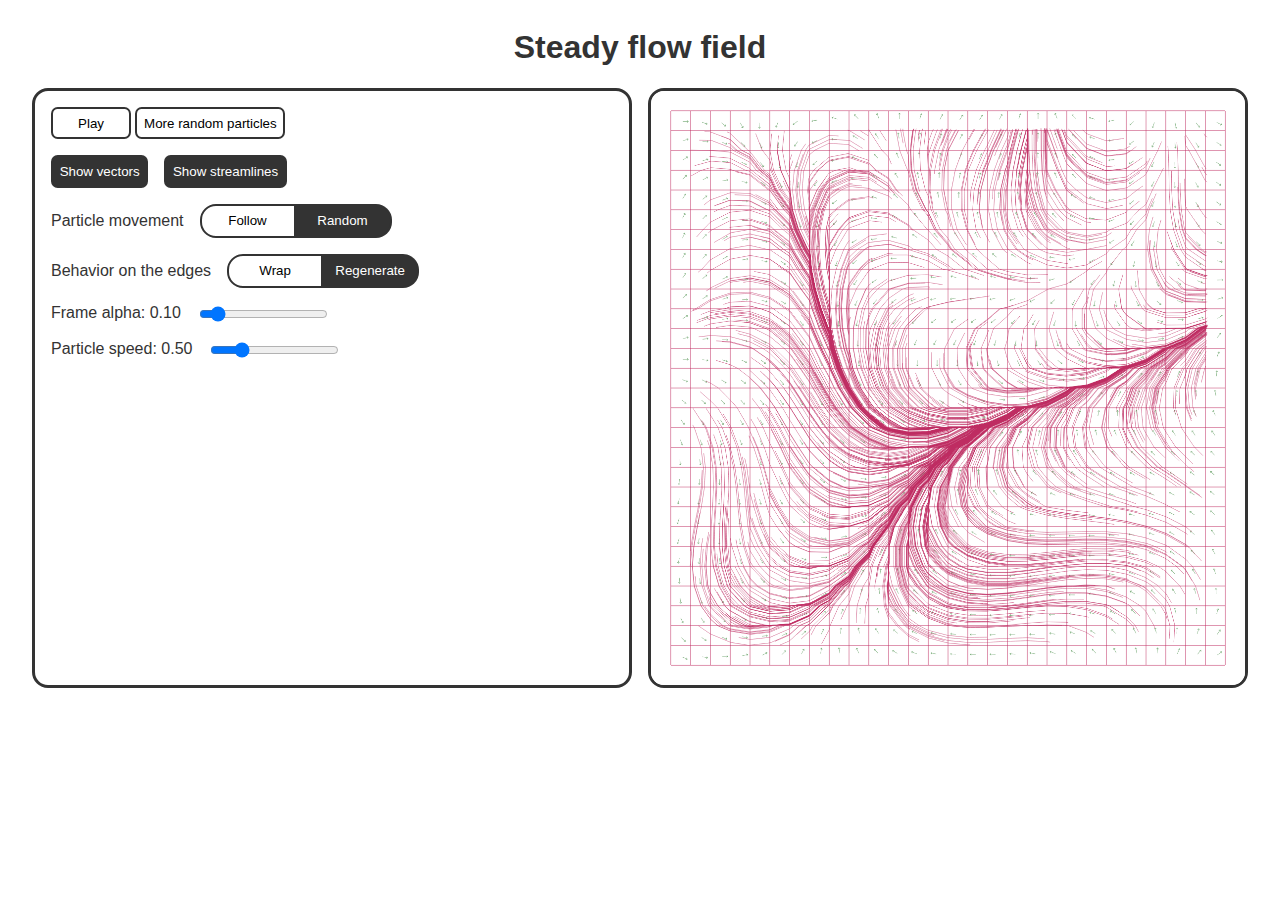
==== index.html @ 95e600e7 "implement a particle speed slider" ====
<!DOCTYPE html>
<html lang="en">
<head>
    <meta charset="UTF-8">
    <meta http-equiv="X-UA-Compatible" content="IE=edge">
    <meta name="viewport" content="width=device-width, initial-scale=1.0">
    <title>Visualization</title>
    <link rel="preconnect" href="https://fonts.googleapis.com">
    <link rel="preconnect" href="https://fonts.gstatic.com" crossorigin>
    <link href="https://fonts.googleapis.com/css2?family=Fira+Code:wght@300;400;500;600;700&family=Poppins:ital,wght@0,200;0,400;0,600;0,700;0,900;1,400&display=swap" rel="stylesheet"><link rel="stylesheet" href="style.css">
</head>
<body>

    <h1>Steady flow field</h1>

    <div class="wrapper">
        <div class="controls">

            <button data-btn="start"></button>

            <button data-btn="place-random">More random particles</button>

            <div class="toggles-wrapper" data-btn="toggles">
                <button class="toggle selected" data-btn="toggle: show vectors">Show vectors</button>
                <button class="toggle selected" data-btn="toggle: show streamlines">Show streamlines</button>
            </div>

            <div class="mode-wrapper twin-buttons" data-btn="mode">
                <p>Particle movement</p>
                <button data-mode="follow" class="mode-btns">Follow</button>
                <button data-mode="random" class="mode-btns selected">Random</button>
            </div>

            <div class="edges-wrapper twin-buttons" data-btn="edges">
                <p>Behavior on the edges</p>
                <button data-edges="cross" class="edge-btns">Wrap</button>
                <button data-edges="restart" class="edge-btns selected">Regenerate</button>
            </div>

            <div class="wrapper-slider">
                <label for="frame-alpha">Frame alpha: <span data-slider-label="frame-alpha"></span></label>
                <input data-slider="frame-alpha" type="range" id="frame-alpha" name="frame-alpha" min="0" max="1" step="0.01" />
            </div>

            <div class="wrapper-slider">
                <label for="particle-speed">Particle speed: <span data-slider-label="particle-speed"></span></label>
                <input data-slider="particle-speed" type="range" id="particle-speed" name="particle-speed" min="0.1" max="2" step="0.01" />
            </div>

        </div>
        <canvas></canvas>
    </div>


    

    <script src="perlin.js"></script>
    <script src="flow-field.js"></script>
    <script src="particle.js"></script>
    <script src="script.js"></script>

</body>
</html>
---- style.css ----
* {
    box-sizing: border-box;
}

html {
    background-color: white;
    font-family: 'Roboto', sans-serif;
    font-weight: 100;
    overflow-x: hidden;
    color: #333;
}

button {
    font-family: inherit;
}

:root {
    --tx-color: #333;
}

body {
    overflow-x: hidden;
}

h1 {
    text-align: center;
}

p {
    margin: .5rem 0;
}

a {
    color: white;
}

canvas {

    width: 600px;
    height: 600px;
    border: 3px solid black;
    background-color: white;
    border: 3px solid black;
}

.wrapper {
    display: flex;
    flex-wrap: wrap;
    gap: 1rem;
    justify-content: center;
}

.wrapper > * {
    flex-basis: 600px;
    border: 3px solid #333;
    border-radius: 1rem;
}

.controls {

    padding: 1rem;

}

.toggles-wrapper {

    display: flex;
    gap: 1rem;
    margin: 1rem 0;

}

.toggle, button {
    padding: .5em;
    border-radius: .5em;
    background-color: white;
    border: 2px solid var(--tx-color);
}

.selected {

    background-color: var(--tx-color);
    color: white;

}

[data-btn="start"] {
    width: 5rem;

}

[data-btn="start"]::after {
    content: "Play";
}

[data-btn="start"].started::after {
    content: 'Pause'
}

.twin-buttons {
    display: flex;
    margin-top: 1rem;
}

.twin-buttons > p {
    margin-right: 1em;
}

.twin-buttons > button {
    border: 2px solid var(--tx-color);
    margin: 0;
    min-width: 6rem;
}
.twin-buttons > button:first-of-type  { border-radius: 1rem 0 0 1rem; }
.twin-buttons > button:nth-of-type(2) { 
    border-radius: 0 1rem 1rem 0; 
    border-left: none;
}

[data-btn="place-random"]:active {
    color: indigo;
    animation: blow .2s;
}

@keyframes blow {
    0% {
        box-shadow: 0 0 0px 0px indigo;
    }

    100% {
        box-shadow: 0 0 50px 0px indigo;
    }
}

.wrapper-slider {
    display: flex;
    margin-top: 1rem;
}

.wrapper-slider label {
    margin-right: 1rem;
}
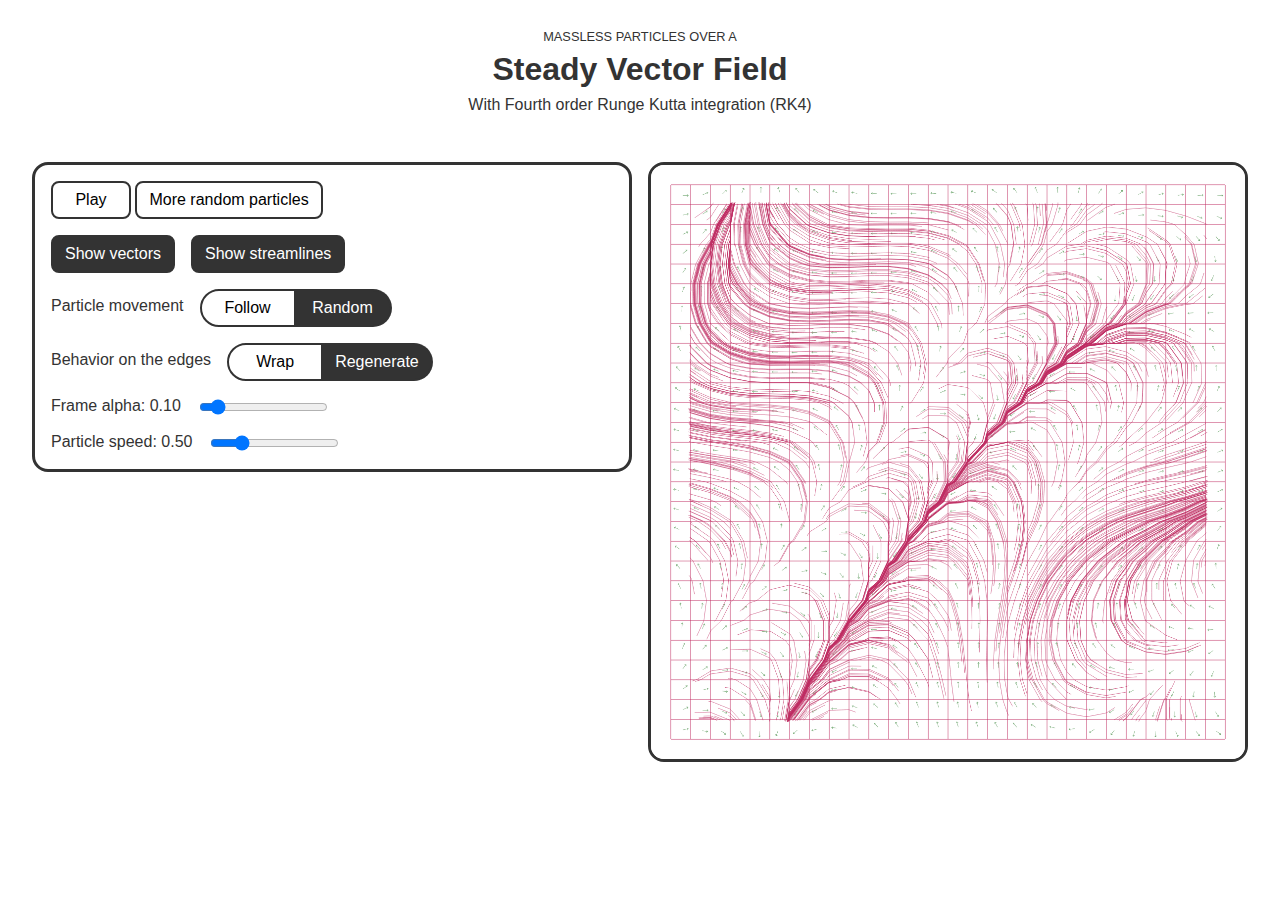
==== commit 4e18758c: "styling" ====
--- a/index.html
+++ b/index.html
@@ -11,7 +11,11 @@
 </head>
 <body>
 
-    <h1>Steady flow field</h1>
+
+
+    <h1><small>Massless Particles Over a </small>Steady Vector Field</h1>
+
+    <p class="subtitle">With Fourth order Runge Kutta integration (RK4)</p>
 
     <div class="wrapper">
         <div class="controls">
--- a/style.css
+++ b/style.css
@@ -12,6 +12,7 @@
 
 button {
     font-family: inherit;
+    font-size: inherit;
 }
 
 :root {
@@ -22,8 +23,26 @@
     overflow-x: hidden;
 }
 
+h1, p.subtitle {
+    text-align: center;
+}
+
 h1 {
-    text-align: center;
+    margin-bottom: 0;
+}
+
+p.subtitle {
+    margin-bottom: 3rem;
+    font-weight: .8rem;
+}
+
+h1 > small {
+    display: block;
+    font-size: .8rem;
+    text-transform: uppercase;
+    font-weight: lighter;
+    margin: .5em;
+    color: var(--tx-color);
 }
 
 p {
@@ -43,11 +62,26 @@
     border: 3px solid black;
 }
 
+@media (max-width: 620px) {
+
+
+    .controls {
+        font-size: .8rem;
+    }
+
+    canvas {
+        max-width: 100%;
+        height: auto;
+        aspect-ratio: 1;
+    }
+}
+
 .wrapper {
     display: flex;
     flex-wrap: wrap;
     gap: 1rem;
     justify-content: center;
+    align-items: flex-start;
 }
 
 .wrapper > * {
@@ -71,7 +105,7 @@
 }
 
 .toggle, button {
-    padding: .5em;
+    padding: .5em .75em;
     border-radius: .5em;
     background-color: white;
     border: 2px solid var(--tx-color);
@@ -111,9 +145,9 @@
     margin: 0;
     min-width: 6rem;
 }
-.twin-buttons > button:first-of-type  { border-radius: 1rem 0 0 1rem; }
+.twin-buttons > button:first-of-type  { border-radius: 2rem 0 0 2rem; }
 .twin-buttons > button:nth-of-type(2) { 
-    border-radius: 0 1rem 1rem 0; 
+    border-radius: 0 2rem 2rem 0; 
     border-left: none;
 }
 
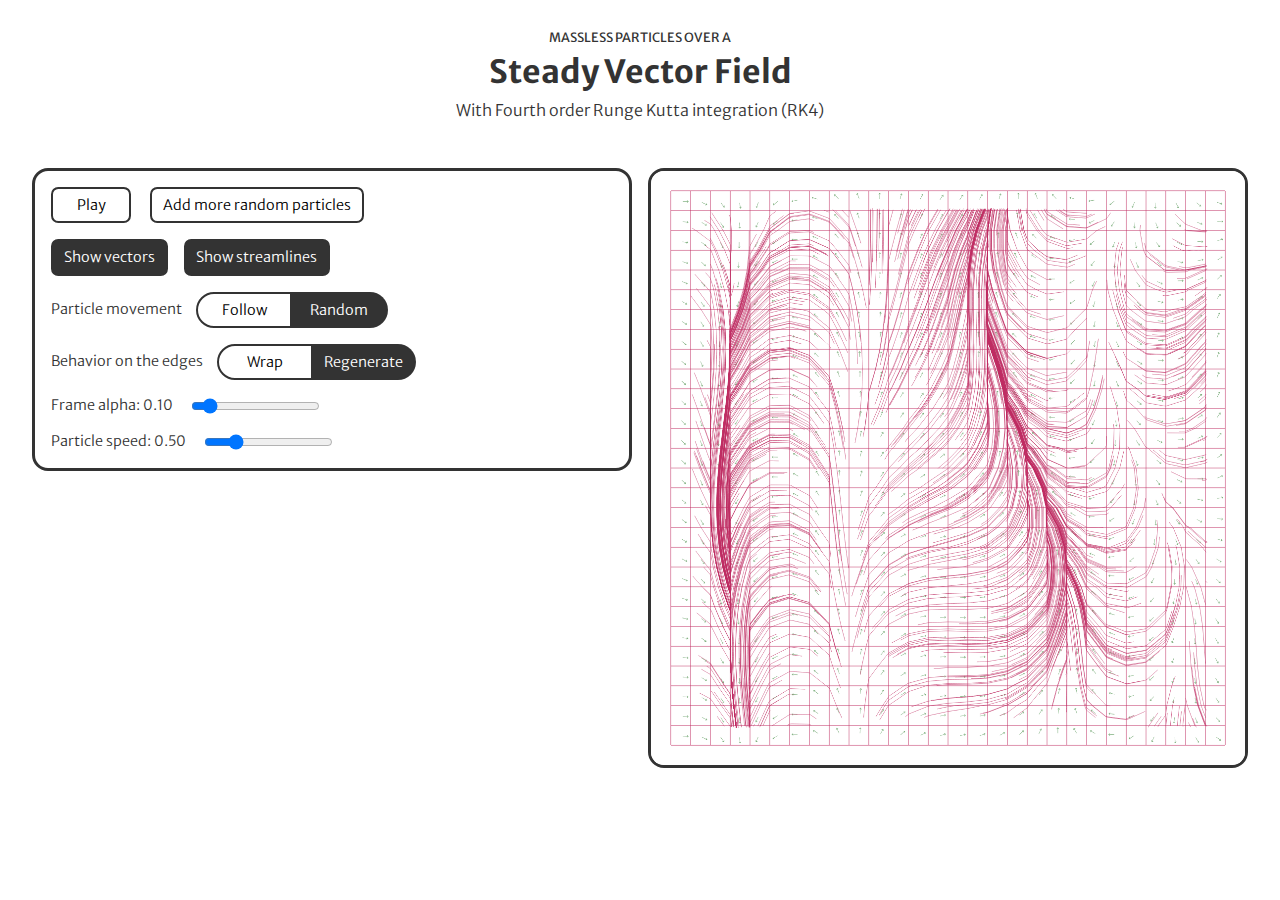
==== commit 1157a5e7: "styling" ====
--- a/index.html
+++ b/index.html
@@ -7,7 +7,8 @@
     <title>Visualization</title>
     <link rel="preconnect" href="https://fonts.googleapis.com">
     <link rel="preconnect" href="https://fonts.gstatic.com" crossorigin>
-    <link href="https://fonts.googleapis.com/css2?family=Fira+Code:wght@300;400;500;600;700&family=Poppins:ital,wght@0,200;0,400;0,600;0,700;0,900;1,400&display=swap" rel="stylesheet"><link rel="stylesheet" href="style.css">
+    <link href="https://fonts.googleapis.com/css2?family=Fira+Code:wght@300;400;500;600;700&family=Merriweather+Sans:ital,wght@0,300;0,400;0,500;0,600;0,800;1,400&family=Poppins:ital,wght@0,200;0,400;0,600;0,700;0,900;1,400&display=swap" rel="stylesheet">
+    <link rel="stylesheet" href="style.css">
 </head>
 <body>
 
@@ -22,7 +23,7 @@
 
             <button data-btn="start"></button>
 
-            <button data-btn="place-random">More random particles</button>
+            <button data-btn="place-random">Add more random particles</button>
 
             <div class="toggles-wrapper" data-btn="toggles">
                 <button class="toggle selected" data-btn="toggle: show vectors">Show vectors</button>
--- a/style.css
+++ b/style.css
@@ -4,7 +4,7 @@
 
 html {
     background-color: white;
-    font-family: 'Roboto', sans-serif;
+    font-family: 'Merriweather Sans', sans-serif;
     font-weight: 100;
     overflow-x: hidden;
     color: #333;
@@ -13,6 +13,7 @@
 button {
     font-family: inherit;
     font-size: inherit;
+    font-weight: 300;
 }
 
 :root {
@@ -93,6 +94,7 @@
 .controls {
 
     padding: 1rem;
+    font-size: .9rem;
 
 }
 
@@ -120,6 +122,7 @@
 
 [data-btn="start"] {
     width: 5rem;
+    margin-right: 1rem;
 
 }
 
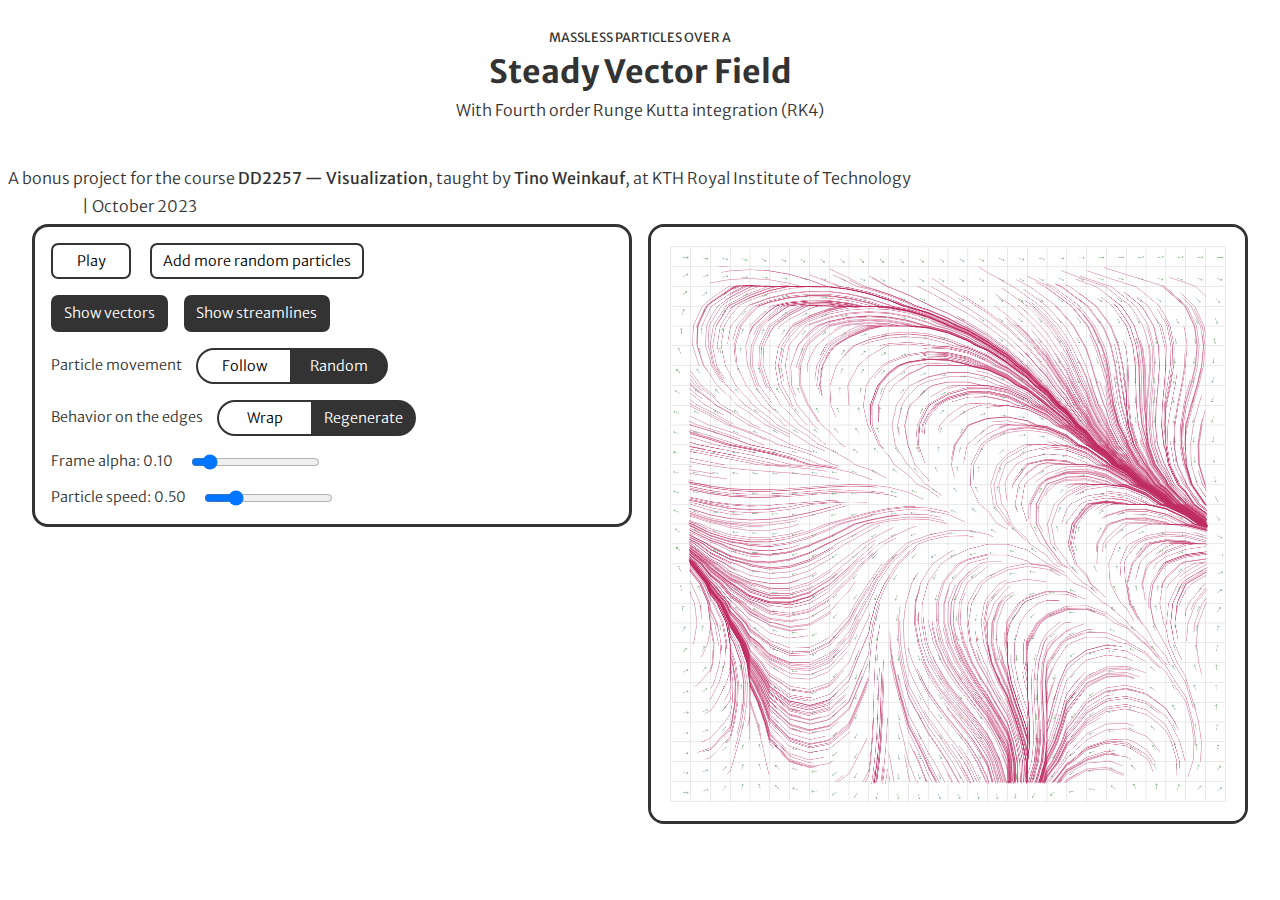
==== commit f4a82d36: "styling, text" ====
--- a/index.html
+++ b/index.html
@@ -12,11 +12,26 @@
 </head>
 <body>
 
+    <header>
+        
+    </header>
+
 
 
     <h1><small>Massless Particles Over a </small>Steady Vector Field</h1>
 
     <p class="subtitle">With Fourth order Runge Kutta integration (RK4)</p>
+
+    <div class="description">
+        <p>
+            A bonus project for the course <strong>DD2257 &mdash; Visualization</strong>, taught by <strong>Tino Weinkauf</strong>, at KTH Royal Institute of Technology
+        </p>
+
+        <p>
+            <a href="https://www.tiago.wtf">tiago.wtf</a> | October 2023
+        </p>
+    </div>
+
 
     <div class="wrapper">
         <div class="controls">
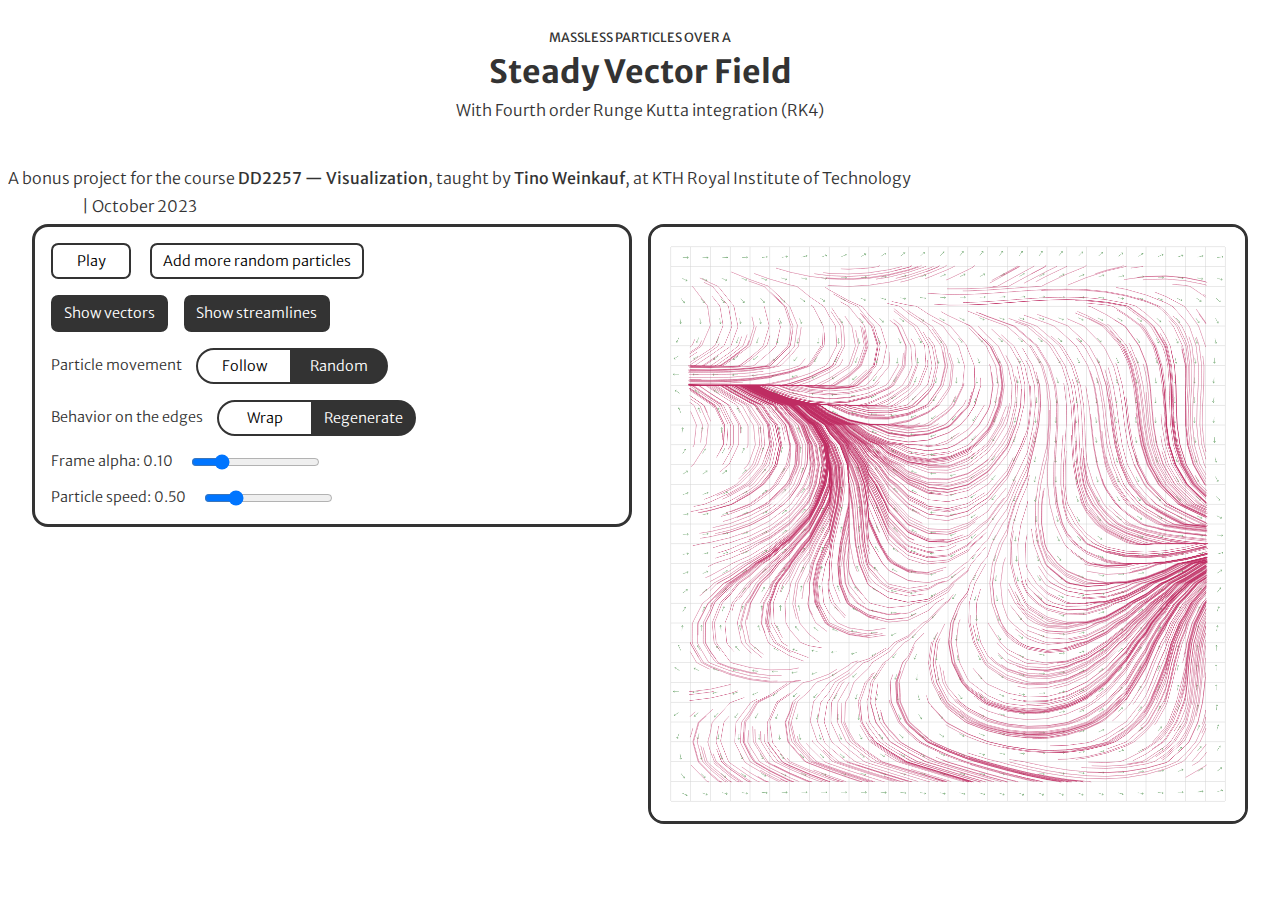
==== commit bdc24a08: "shorter range for the alpha" ====
--- a/index.html
+++ b/index.html
@@ -59,7 +59,7 @@
 
             <div class="wrapper-slider">
                 <label for="frame-alpha">Frame alpha: <span data-slider-label="frame-alpha"></span></label>
-                <input data-slider="frame-alpha" type="range" id="frame-alpha" name="frame-alpha" min="0" max="1" step="0.01" />
+                <input data-slider="frame-alpha" type="range" id="frame-alpha" name="frame-alpha" min="0" max="0.5" step="0.01" />
             </div>
 
             <div class="wrapper-slider">
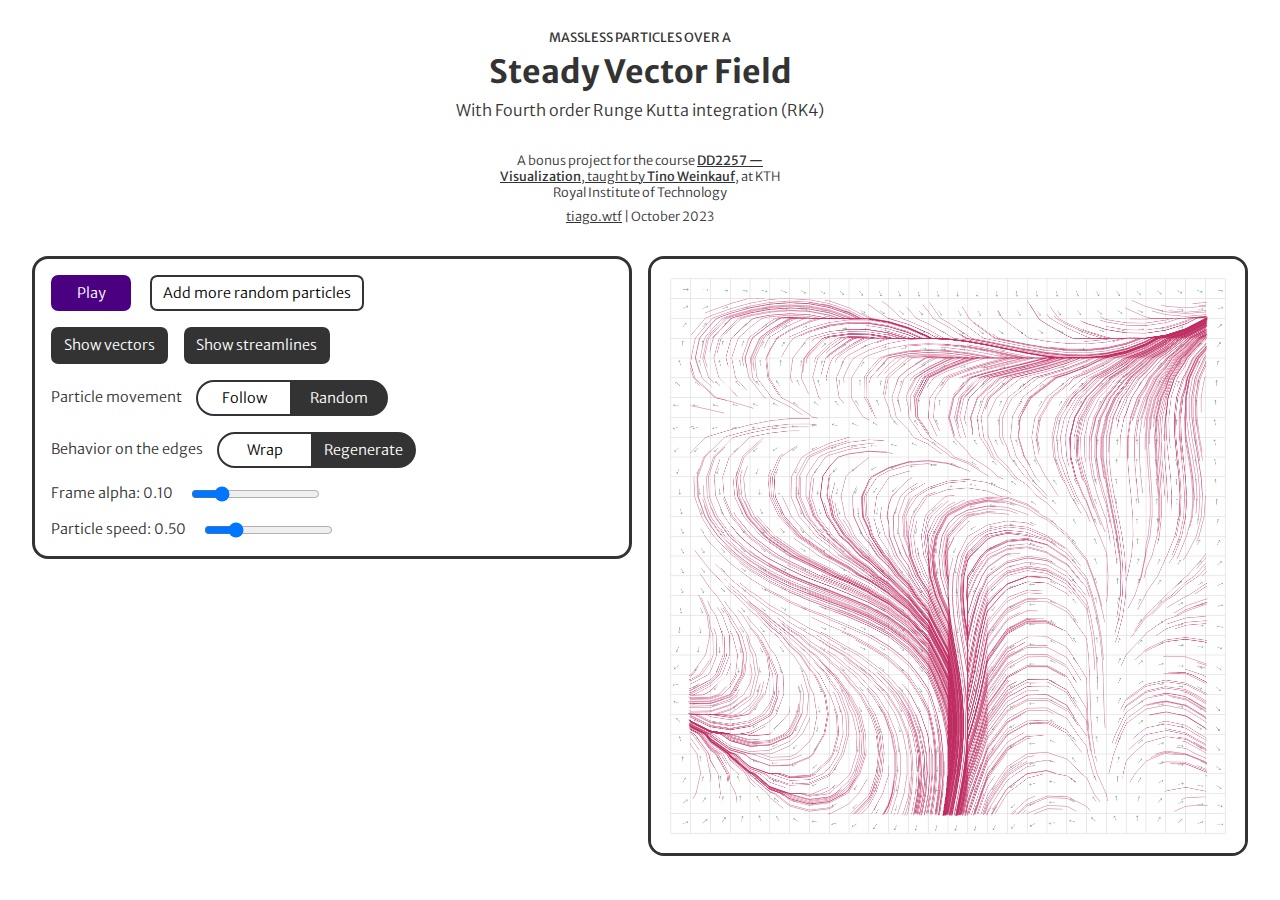
==== commit 16d8ff77: "links" ====
--- a/index.html
+++ b/index.html
@@ -24,7 +24,7 @@
 
     <div class="description">
         <p>
-            A bonus project for the course <strong>DD2257 &mdash; Visualization</strong>, taught by <strong>Tino Weinkauf</strong>, at KTH Royal Institute of Technology
+            A bonus project for the course <a href="https://www.csc.kth.se/~weinkauf/teaching/visualization.html"><strong>DD2257 &mdash; Visualization</strong>, taught by <strong>Tino Weinkauf</strong></a>, at KTH Royal Institute of Technology
         </p>
 
         <p>
--- a/style.css
+++ b/style.css
@@ -33,8 +33,14 @@
 }
 
 p.subtitle {
-    margin-bottom: 3rem;
-    font-weight: .8rem;
+    margin-bottom: 1rem;
+}
+
+.description {
+    font-size: .8rem;
+    max-width: 300px;
+    margin: 2rem auto;
+    text-align: center;
 }
 
 h1 > small {
@@ -51,7 +57,7 @@
 }
 
 a {
-    color: white;
+    color: inherit;
 }
 
 canvas {
@@ -123,7 +129,16 @@
 [data-btn="start"] {
     width: 5rem;
     margin-right: 1rem;
+    border-color: indigo;
+    background-color: indigo;
+    color: white;
 
+}
+
+[data-btn="start"].started {
+    color: var(--tx-color);
+    background-color: white;
+    border-color: currentColor;
 }
 
 [data-btn="start"]::after {
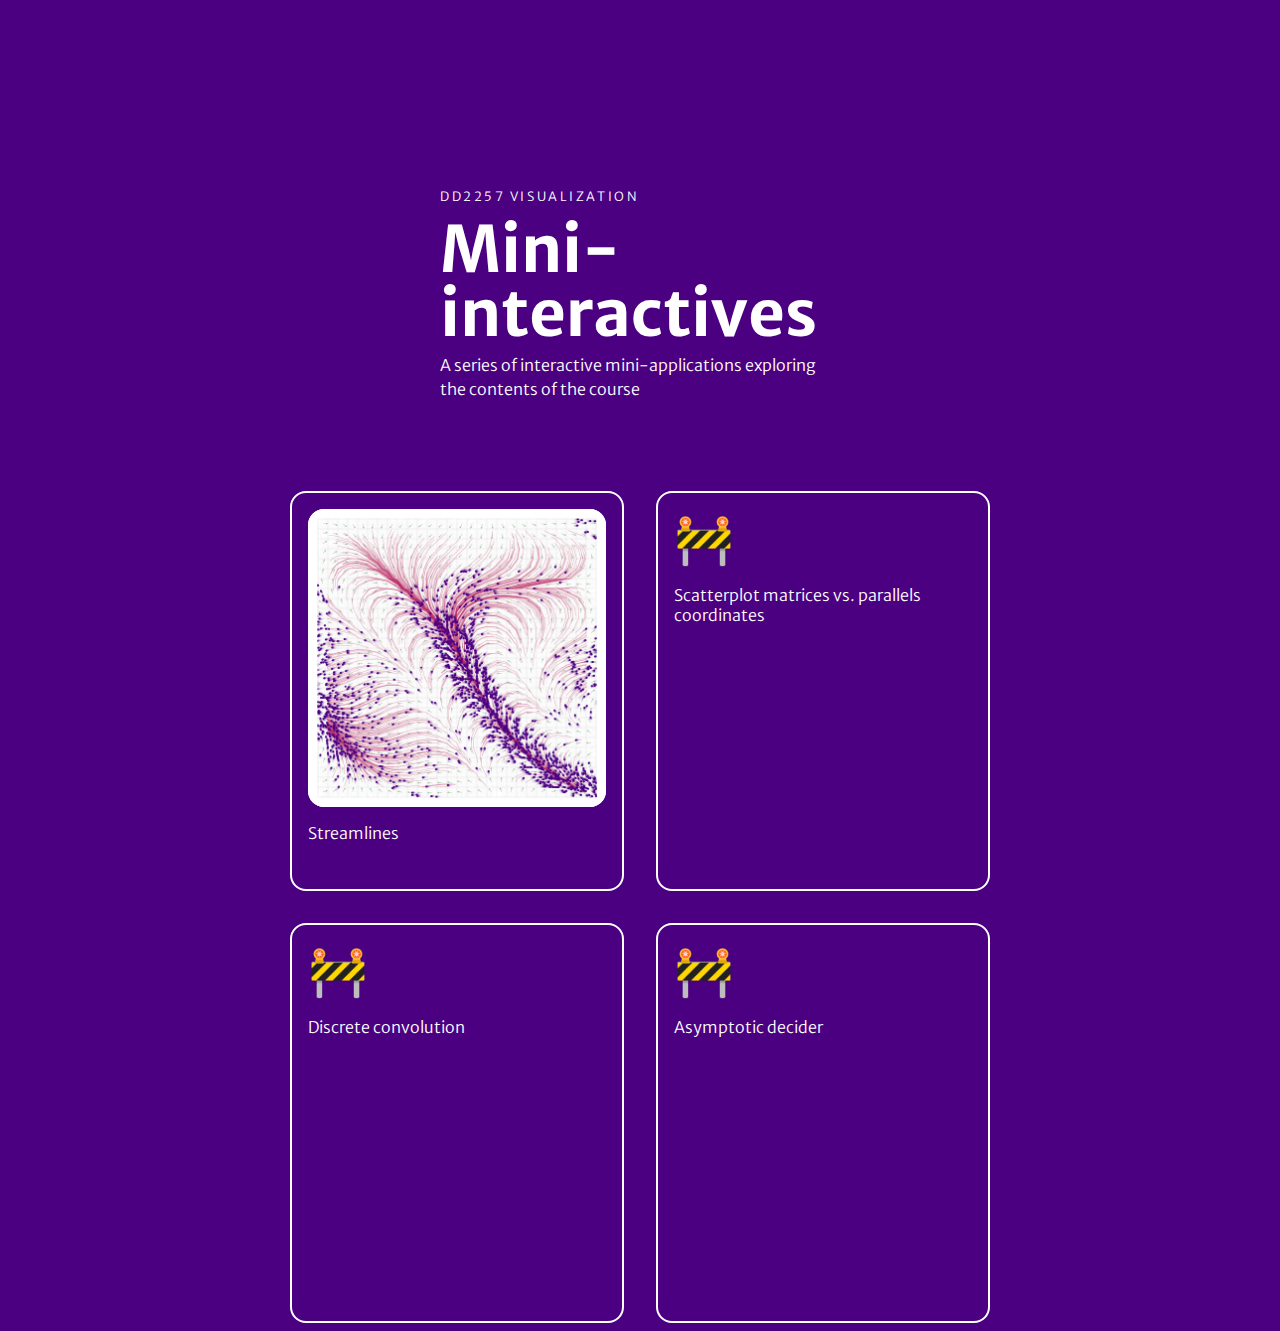
==== commit 0d7cd6cb: "reorganizes, creates landing page for mini-interactives" ====
--- a/index.html
+++ b/index.html
@@ -4,7 +4,7 @@
     <meta charset="UTF-8">
     <meta http-equiv="X-UA-Compatible" content="IE=edge">
     <meta name="viewport" content="width=device-width, initial-scale=1.0">
-    <title>Visualization</title>
+    <title>Visualization | Mini-interactives</title>
     <link rel="preconnect" href="https://fonts.googleapis.com">
     <link rel="preconnect" href="https://fonts.gstatic.com" crossorigin>
     <link href="https://fonts.googleapis.com/css2?family=Fira+Code:wght@300;400;500;600;700&family=Merriweather+Sans:ital,wght@0,300;0,400;0,500;0,600;0,800;1,400&family=Poppins:ital,wght@0,200;0,400;0,600;0,700;0,900;1,400&display=swap" rel="stylesheet">
@@ -12,72 +12,46 @@
 </head>
 <body>
 
-    <header>
-        
-    </header>
-
-
-
-    <h1><small>Massless Particles Over a </small>Steady Vector Field</h1>
-
-    <p class="subtitle">With Fourth order Runge Kutta integration (RK4)</p>
+    <div class="wrapper-title">
+        <p class="chapeu">DD2257 Visualization</p>
+        <h1>Mini-interactives</h1>
+        <p class="subtitle">A series of interactive mini-applications exploring the contents of the course</p>
+    </div>
 
     <div class="description">
-        <p>
-            A bonus project for the course <a href="https://www.csc.kth.se/~weinkauf/teaching/visualization.html"><strong>DD2257 &mdash; Visualization</strong>, taught by <strong>Tino Weinkauf</strong></a>, at KTH Royal Institute of Technology
-        </p>
 
-        <p>
-            <a href="https://www.tiago.wtf">tiago.wtf</a> | October 2023
-        </p>
     </div>
 
 
-    <div class="wrapper">
-        <div class="controls">
+    <div class="wrapper-mini-interactives">
 
-            <button data-btn="start"></button>
+        <a href="./flowfield/index.html">
+            <div class="card">
+                <img src="streamlines.png" alt="A visualization of a vector field, with lines showing the streamlines (that is, tangent curves to the vectors of the vector field), and particles moving according to the underlying field.">
+                <p>Streamlines</p>
+            </div>
+        </a>
 
-            <button data-btn="place-random">Add more random particles</button>
+        <div class="card">
+            <!--<img src="" alt="">-->
+            <div class="img">🚧</div>
+            <p>Scatterplot matrices vs. parallels coordinates</p>
+        </div>
 
-            <div class="toggles-wrapper" data-btn="toggles">
-                <button class="toggle selected" data-btn="toggle: show vectors">Show vectors</button>
-                <button class="toggle selected" data-btn="toggle: show streamlines">Show streamlines</button>
-            </div>
+        <div class="card">
+            <!--<img src="" alt="">-->
+            <div class="img">🚧</div>
+            <p>Discrete convolution</p>
+        </div>
 
-            <div class="mode-wrapper twin-buttons" data-btn="mode">
-                <p>Particle movement</p>
-                <button data-mode="follow" class="mode-btns">Follow</button>
-                <button data-mode="random" class="mode-btns selected">Random</button>
-            </div>
-
-            <div class="edges-wrapper twin-buttons" data-btn="edges">
-                <p>Behavior on the edges</p>
-                <button data-edges="cross" class="edge-btns">Wrap</button>
-                <button data-edges="restart" class="edge-btns selected">Regenerate</button>
-            </div>
-
-            <div class="wrapper-slider">
-                <label for="frame-alpha">Frame alpha: <span data-slider-label="frame-alpha"></span></label>
-                <input data-slider="frame-alpha" type="range" id="frame-alpha" name="frame-alpha" min="0" max="0.5" step="0.01" />
-            </div>
-
-            <div class="wrapper-slider">
-                <label for="particle-speed">Particle speed: <span data-slider-label="particle-speed"></span></label>
-                <input data-slider="particle-speed" type="range" id="particle-speed" name="particle-speed" min="0.1" max="2" step="0.01" />
-            </div>
-
+        <div class="card">
+            <!--<img src="" alt="">-->
+            <div class="img">🚧</div>
+            <p>Asymptotic decider</p>
         </div>
-        <canvas></canvas>
-    </div>
 
 
-    
-
-    <script src="perlin.js"></script>
-    <script src="flow-field.js"></script>
-    <script src="particle.js"></script>
-    <script src="script.js"></script>
+    </div>
 
 </body>
 </html>--- a/style.css
+++ b/style.css
@@ -3,11 +3,11 @@
 }
 
 html {
-    background-color: white;
+    background-color: indigo;
     font-family: 'Merriweather Sans', sans-serif;
     font-weight: 100;
     overflow-x: hidden;
-    color: #333;
+    color: white;
 }
 
 button {
@@ -17,23 +17,37 @@
 }
 
 :root {
-    --tx-color: #333;
+    --tx-color: white;
 }
 
 body {
     overflow-x: hidden;
 }
 
+.wrapper-title {
+    margin-top: 20vh;
+    margin-bottom: 10vh;
+    max-width: 400px;
+    margin-right: auto;
+    margin-left: auto;
+    font-size: 1rem;
+}
+
 h1, p.subtitle {
-    text-align: center;
+    text-align: left;
 }
 
 h1 {
-    margin-bottom: 0;
+    margin-bottom: 0.5rem;
+    margin-top: 0.5rem;
+    font-size: 4rem;
+    line-height: 1;
 }
 
 p.subtitle {
+    margin-top: 0;  
     margin-bottom: 1rem;
+    line-height: 1.5    ;
 }
 
 .description {
@@ -43,152 +57,62 @@
     text-align: center;
 }
 
-h1 > small {
+p.chapeu {
     display: block;
     font-size: .8rem;
     text-transform: uppercase;
     font-weight: lighter;
-    margin: .5em;
+    letter-spacing: .2em;
     color: var(--tx-color);
 }
 
-p {
-    margin: .5rem 0;
-}
 
 a {
     color: inherit;
+    text-decoration: none;
 }
 
-canvas {
-
-    width: 600px;
-    height: 600px;
-    border: 3px solid black;
-    background-color: white;
-    border: 3px solid black;
+.wrapper-mini-interactives {
+    display: grid;
+    grid-template-columns: 1fr 1fr;
+    margin: 0 auto;
+    max-width: 700px;
+    gap: 2rem;
+    place-content: center;
 }
 
-@media (max-width: 620px) {
-
-
-    .controls {
-        font-size: .8rem;
+@media (max-width: 850px) {
+    .wrapper-mini-interactives {
+        grid-template-columns: 350px;
     }
 
-    canvas {
-        max-width: 100%;
-        height: auto;
-        aspect-ratio: 1;
+    h1 {
+        font-size: 3rem;
     }
 }
 
-.wrapper {
-    display: flex;
-    flex-wrap: wrap;
-    gap: 1rem;
-    justify-content: center;
-    align-items: flex-start;
+.card {
+    height: 400px;
+    border: 2px solid white;
+    border-radius: 1rem;
+    padding: 1rem;
+    transition: transform .5s;
 }
 
-.wrapper > * {
-    flex-basis: 600px;
-    border: 3px solid #333;
-    border-radius: 1rem;
+a .card:hover {
+    box-shadow: 0 0 30px 0 whitesmoke;
+    transform: rotate(2.5deg);
 }
 
-.controls {
-
-    padding: 1rem;
-    font-size: .9rem;
+.card img {
+    display: block;
+    width: 100%;
+    aspect-ratio: 1;
+    border-radius: 1rem;
+    background-color: white;
 
 }
 
-.toggles-wrapper {
-
-    display: flex;
-    gap: 1rem;
-    margin: 1rem 0;
-
+div.img {
+    font-size: 3rem;
 }
-
-.toggle, button {
-    padding: .5em .75em;
-    border-radius: .5em;
-    background-color: white;
-    border: 2px solid var(--tx-color);
-}
-
-.selected {
-
-    background-color: var(--tx-color);
-    color: white;
-
-}
-
-[data-btn="start"] {
-    width: 5rem;
-    margin-right: 1rem;
-    border-color: indigo;
-    background-color: indigo;
-    color: white;
-
-}
-
-[data-btn="start"].started {
-    color: var(--tx-color);
-    background-color: white;
-    border-color: currentColor;
-}
-
-[data-btn="start"]::after {
-    content: "Play";
-}
-
-[data-btn="start"].started::after {
-    content: 'Pause'
-}
-
-.twin-buttons {
-    display: flex;
-    margin-top: 1rem;
-}
-
-.twin-buttons > p {
-    margin-right: 1em;
-}
-
-.twin-buttons > button {
-    border: 2px solid var(--tx-color);
-    margin: 0;
-    min-width: 6rem;
-}
-.twin-buttons > button:first-of-type  { border-radius: 2rem 0 0 2rem; }
-.twin-buttons > button:nth-of-type(2) { 
-    border-radius: 0 2rem 2rem 0; 
-    border-left: none;
-}
-
-[data-btn="place-random"]:active {
-    color: indigo;
-    animation: blow .2s;
-}
-
-@keyframes blow {
-    0% {
-        box-shadow: 0 0 0px 0px indigo;
-    }
-
-    100% {
-        box-shadow: 0 0 50px 0px indigo;
-    }
-}
-
-.wrapper-slider {
-    display: flex;
-    margin-top: 1rem;
-}
-
-.wrapper-slider label {
-    margin-right: 1rem;
-}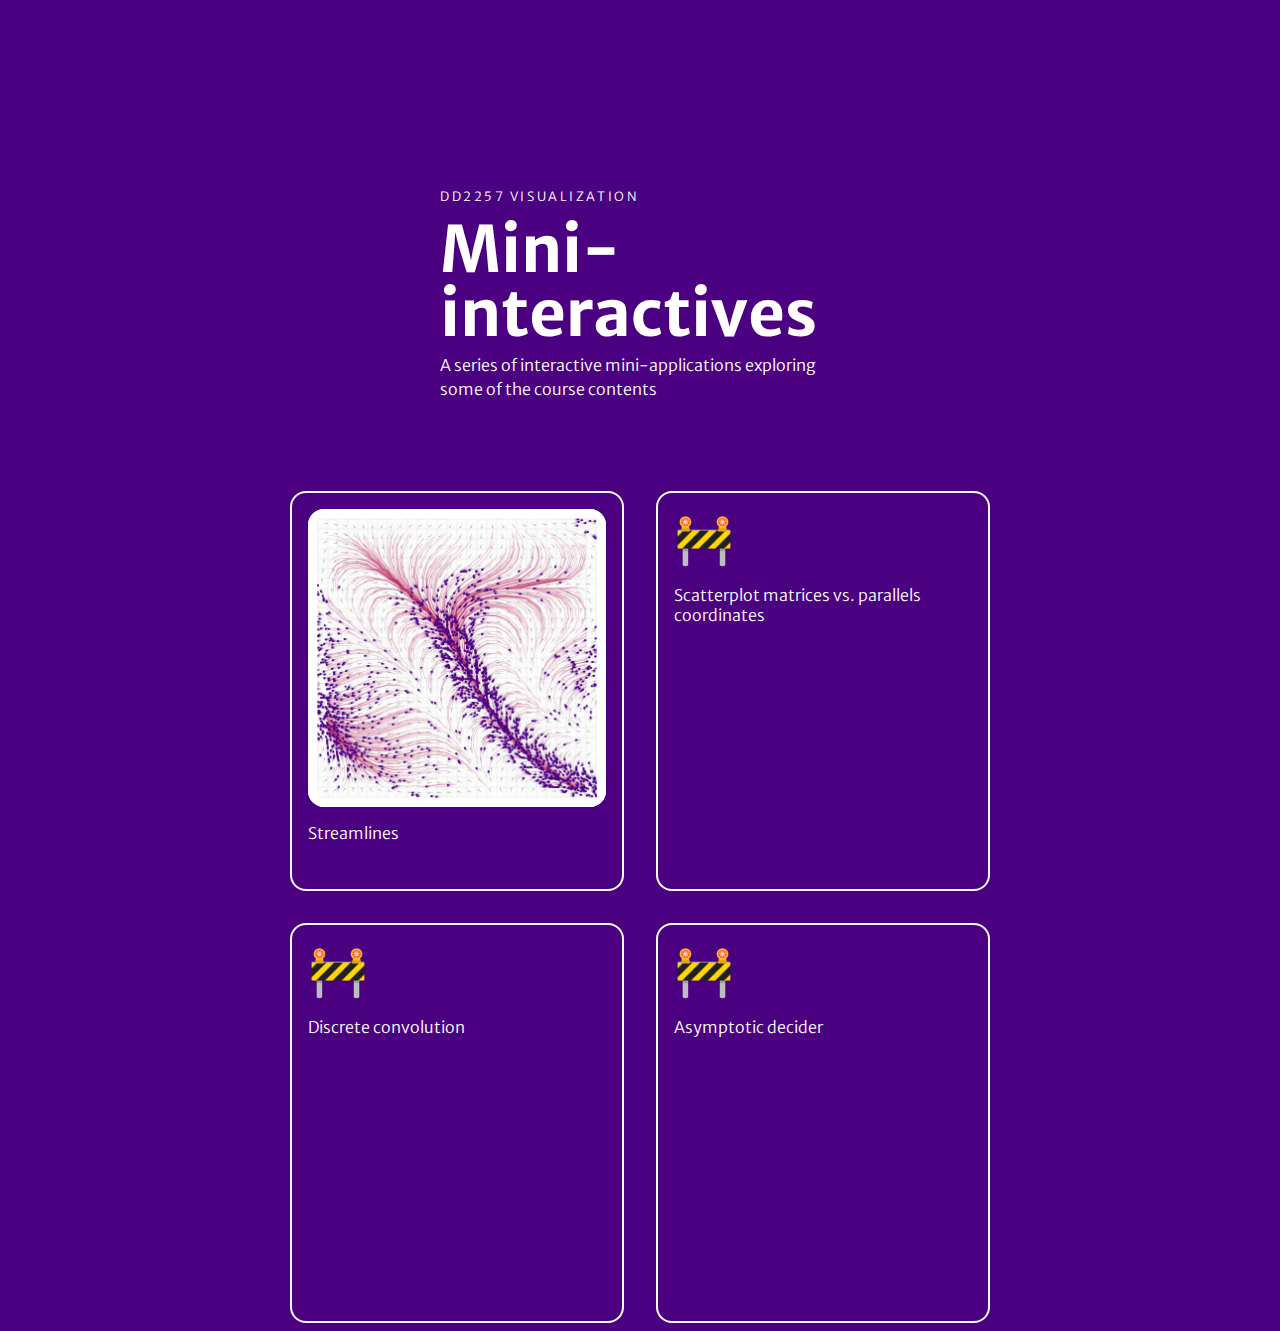
==== commit 58f9e6dc: "text" ====
--- a/index.html
+++ b/index.html
@@ -15,7 +15,7 @@
     <div class="wrapper-title">
         <p class="chapeu">DD2257 Visualization</p>
         <h1>Mini-interactives</h1>
-        <p class="subtitle">A series of interactive mini-applications exploring the contents of the course</p>
+        <p class="subtitle">A series of interactive mini-applications exploring some of the course contents</p>
     </div>
 
     <div class="description">
